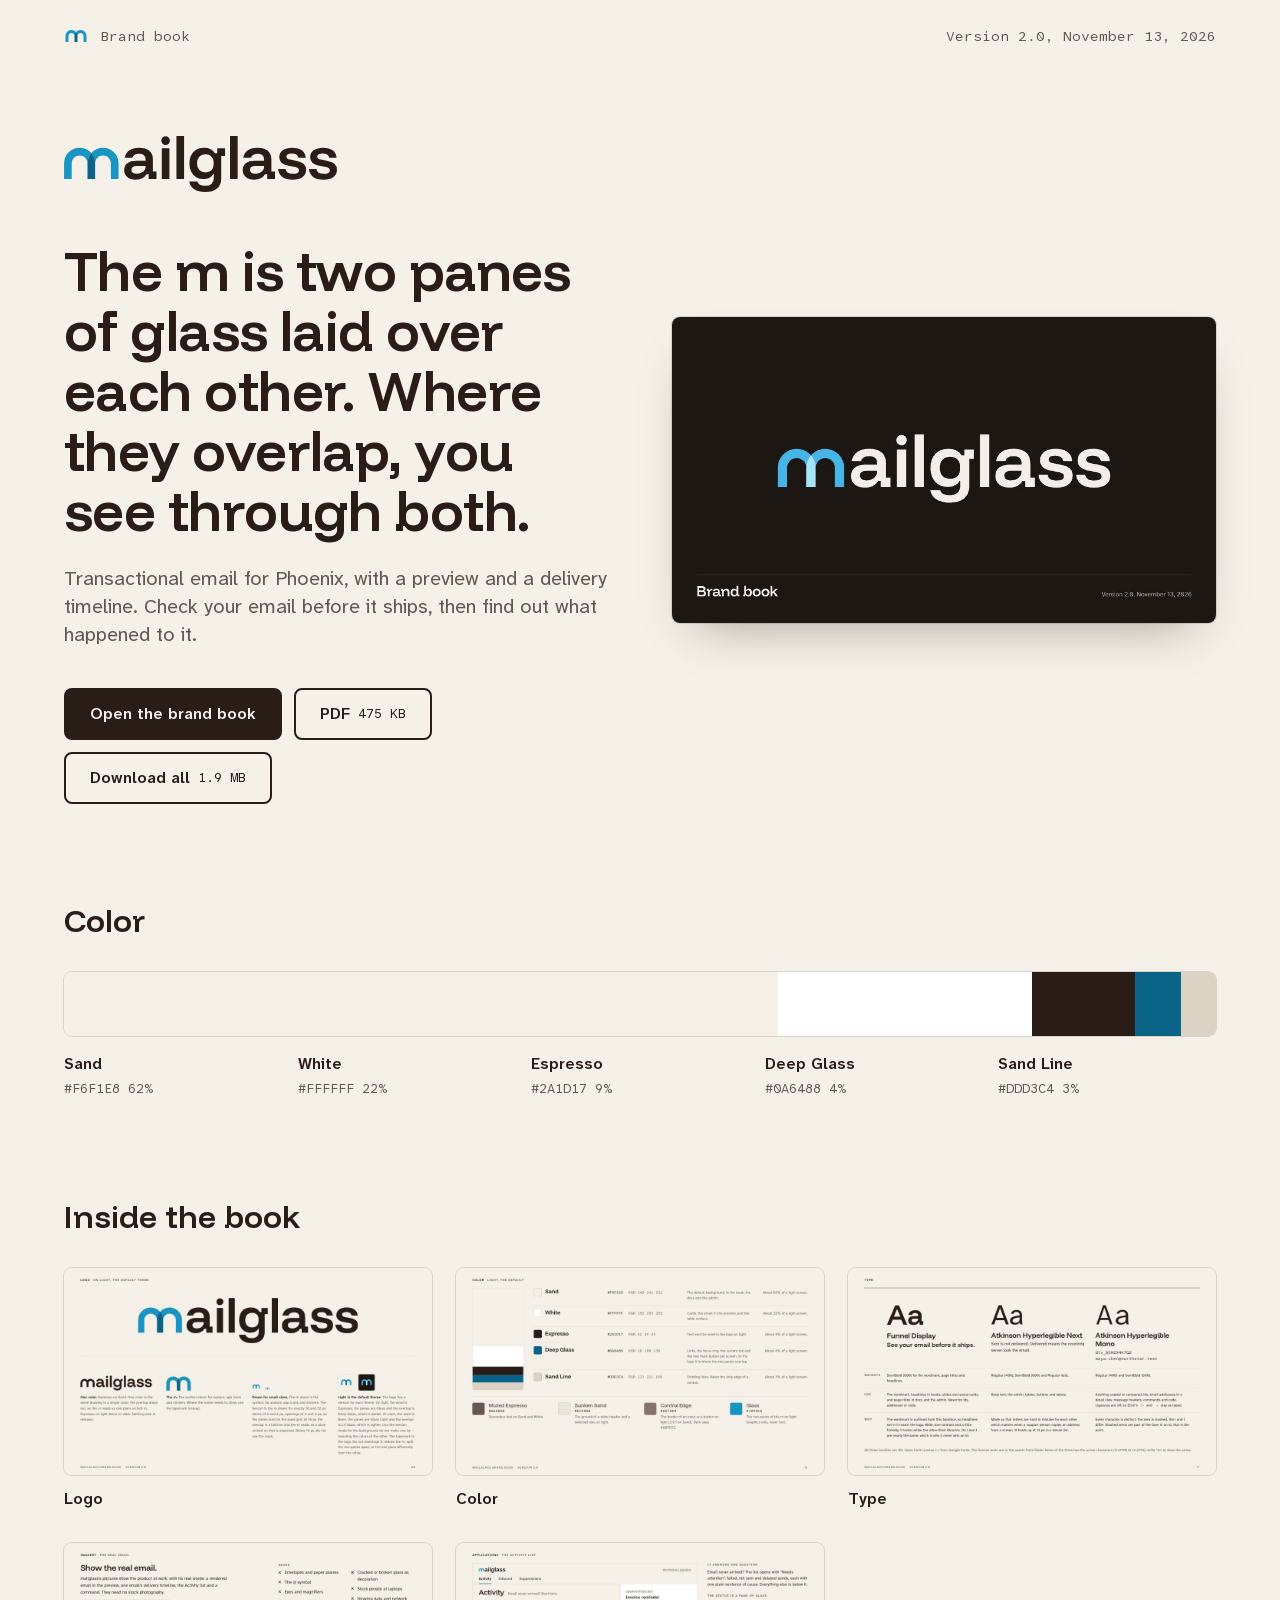
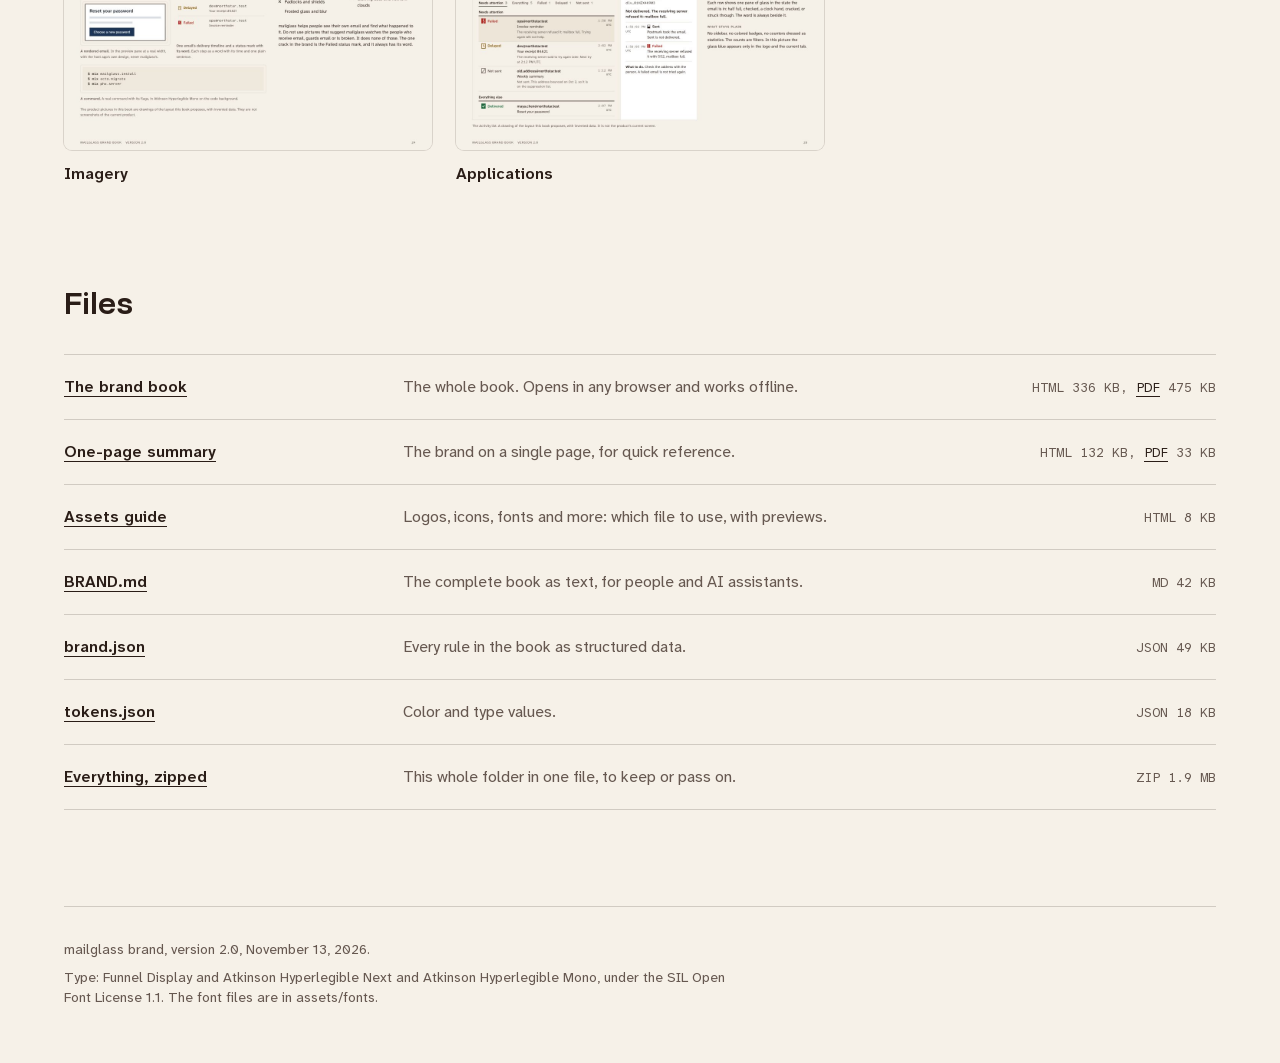
==== index.html @ 240bdd21 "mailglass brand book 2.0" ====
<!doctype html>
<!-- Generated from brand.json. Deploy this folder as is (Netlify Drop, GitHub Pages, Vercel) or open it from disk. Nothing loads from the internet. -->
<html lang="en">
<head>
<meta charset="utf-8">
<meta name="viewport" content="width=device-width, initial-scale=1">
<title>mailglass brand</title>
<meta name="description" content="mailglass brand book, version 2.0. The m is two panes of glass laid over each other. Where they overlap, you see through both.">
<meta property="og:title" content="mailglass brand">
<meta property="og:description" content="mailglass brand book, version 2.0. The m is two panes of glass laid over each other. Where they overlap, you see through both.">
<meta property="og:image" content="https://sztheory.github.io/mailglass-brand/preview/social.jpg">
<meta name="twitter:card" content="summary_large_image">
<meta name="theme-color" content="#F6F1E8">
<link rel="icon" href="assets/icon/favicon.svg" type="image/svg+xml">
<link rel="stylesheet" href="assets/fonts/web/fonts.css">
<style>
:root{--ground:#F6F1E8;--text:#2A1D17;--muted:#665850;--surface:#F6F1E8;--link:#2A1D17;--btn:#2A1D17;--btn-text:#F6F1E8;--display:'Funnel Display', 'Arial Narrow', system-ui, sans-serif;--body:'Atkinson Hyperlegible Next', system-ui, -apple-system, 'Segoe UI', sans-serif;--mono:'Atkinson Hyperlegible Mono', ui-monospace, 'SF Mono', Consolas, monospace;color-scheme:light}
*{box-sizing:border-box}
html{-webkit-text-size-adjust:100%}
body{margin:0;background:var(--ground);color:var(--text);font:400 16px/24px var(--body)}
a{color:inherit}
img{display:block;max-width:100%;height:auto}
.wrap{max-width:1248px;margin:0 auto;padding:0 48px}
.top{display:flex;justify-content:space-between;align-items:center;gap:16px;padding:24px 0;font:500 14px/20px var(--mono);color:var(--muted)}
.top span{display:flex;align-items:center;gap:12px}
.top img{width:24px;height:24px}
.hero{display:grid;grid-template-columns:1fr 1fr;gap:64px;align-items:center;padding:64px 0 96px}
.lockup{height:56px;width:auto;margin:0 0 48px}
h1{font:600 56px/60px var(--display);letter-spacing:-0.01em;margin:0 0 24px;text-wrap:balance}
.lead{font-size:20px;line-height:28px;color:var(--muted);margin:0 0 40px;max-width:32em}
.actions{display:flex;flex-wrap:wrap;gap:12px}
.btn{display:inline-flex;align-items:center;min-height:48px;padding:12px 24px;border-radius:8px;font:600 16px/24px var(--body);text-decoration:none;border:2px solid var(--btn);background:var(--btn);color:var(--btn-text)}
.btn.quiet{background:transparent;color:var(--text);border-color:var(--text)}
.btn small{font:500 13px/20px var(--mono);margin-left:8px;opacity:1}
.cover{display:block;border-radius:8px;overflow:hidden;box-shadow:0 0 0 1px color-mix(in srgb,var(--text) 14%,transparent),0 24px 48px -24px color-mix(in srgb,var(--text) 40%,transparent)}
h2{font:600 32px/40px var(--display);margin:0 0 32px}
section{padding:0 0 96px}
.palette{display:flex;height:64px;border-radius:8px;overflow:hidden;box-shadow:0 0 0 1px color-mix(in srgb,var(--text) 14%,transparent)}
.swatches{display:grid;grid-template-columns:repeat(5,1fr);gap:16px;margin:16px 0 0;padding:0;list-style:none}
.swatches b{display:block;font:600 16px/24px var(--body)}
.swatches span{font:400 13px/20px var(--mono);color:var(--muted)}
.pages{display:grid;grid-template-columns:repeat(3,1fr);gap:32px 24px;margin:0;padding:0;list-style:none}
.pages a{display:block;text-decoration:none}
.pages img{border-radius:8px;box-shadow:0 0 0 1px color-mix(in srgb,var(--text) 14%,transparent);aspect-ratio:16/9;width:100%;height:auto}
.pages span{display:block;margin:12px 0 0;font:600 16px/24px var(--body)}
.pages a:hover img{box-shadow:0 0 0 2px var(--link)}
.files{margin:0;padding:0;list-style:none;border-top:1px solid color-mix(in srgb,var(--text) 18%,transparent)}
.files li{display:grid;grid-template-columns:4fr 7fr 3fr;gap:24px;align-items:baseline;padding:20px 0;border-bottom:1px solid color-mix(in srgb,var(--text) 18%,transparent)}
.files a{font-weight:600;color:var(--link);text-underline-offset:4px}
.files p{margin:0;color:var(--muted)}
.files .meta{font:400 13px/20px var(--mono);color:var(--muted);text-align:right}
.files .meta a{font-weight:500;color:var(--link)}
footer{padding:32px 0 48px;border-top:1px solid color-mix(in srgb,var(--text) 18%,transparent);font-size:14px;line-height:20px;color:var(--muted)}
footer p{margin:0 0 8px;max-width:48em}
@media (max-width:860px){
.wrap{padding:0 20px}
.hero{grid-template-columns:1fr;gap:40px;padding:32px 0 64px}
.lockup{height:40px;margin:0 0 32px}
h1{font-size:40px;line-height:44px}
.lead{font-size:18px;line-height:28px;margin:0 0 32px}
.btn{width:100%;justify-content:center}
section{padding:0 0 64px}
h2{font-size:28px;line-height:36px;margin:0 0 24px}
.swatches{grid-template-columns:1fr 1fr}
.pages{grid-template-columns:1fr 1fr;gap:24px 16px}
.files li{grid-template-columns:1fr;gap:4px}
.files .meta{text-align:left}
.top .when{display:none}
}
</style>
</head>
<body>
<div class="wrap">
<header class="top"><span><img src="assets/icon/favicon.svg" alt="">Brand book</span><span class="when">Version 2.0, November 13, 2026</span></header>
<main>
<div class="hero">
<div>
<img class="lockup" src="assets/logo/mailglass-lockup-light.svg" alt="mailglass">
<h1>The m is two panes of glass laid over each other. Where they overlap, you see through both.</h1>
<p class="lead">Transactional email for Phoenix, with a preview and a delivery timeline. Check your email before it ships, then find out what happened to it.</p>
<div class="actions">
<a class="btn" href="mailglass-brand-book.html">Open the brand book</a>
<a class="btn quiet" href="mailglass-brand-book.pdf">PDF<small>475 KB</small></a>
<a class="btn quiet" href="mailglass-brand.zip">Download all<small>1.9 MB</small></a>
</div>
</div>
<a class="cover" href="mailglass-brand-book.html" aria-label="Open the brand book"><img src="preview/cover.jpg" width="960" height="540" alt="The cover of the mailglass brand book"></a>
</div>
<section aria-labelledby="color">
<h2 id="color">Color</h2>
<div class="palette" role="img" aria-label="The light palette in its proportions"><i style="flex:62;background:#F6F1E8"></i><i style="flex:22;background:#FFFFFF"></i><i style="flex:9;background:#2A1D17"></i><i style="flex:4;background:#0A6488"></i><i style="flex:3;background:#DDD3C4"></i></div>
<ul class="swatches"><li><b>Sand</b><span>#F6F1E8 62%</span></li><li><b>White</b><span>#FFFFFF 22%</span></li><li><b>Espresso</b><span>#2A1D17 9%</span></li><li><b>Deep Glass</b><span>#0A6488 4%</span></li><li><b>Sand Line</b><span>#DDD3C4 3%</span></li></ul>
</section>
<section aria-labelledby="inside">
<h2 id="inside">Inside the book</h2>
<ul class="pages"><li><a href="mailglass-brand-book.html#logo-light"><img src="preview/logo-light.jpg" width="960" height="540" loading="lazy" alt=""><span>Logo</span></a></li><li><a href="mailglass-brand-book.html#color-light"><img src="preview/color-light.jpg" width="960" height="540" loading="lazy" alt=""><span>Color</span></a></li><li><a href="mailglass-brand-book.html#type"><img src="preview/type.jpg" width="960" height="540" loading="lazy" alt=""><span>Type</span></a></li><li><a href="mailglass-brand-book.html#imagery"><img src="preview/imagery.jpg" width="960" height="540" loading="lazy" alt=""><span>Imagery</span></a></li><li><a href="mailglass-brand-book.html#apps-activity"><img src="preview/apps-activity.jpg" width="960" height="540" loading="lazy" alt=""><span>Applications</span></a></li></ul>
</section>
<section aria-labelledby="files">
<h2 id="files">Files</h2>
<ul class="files">
<li><a href="mailglass-brand-book.html">The brand book</a><p>The whole book. Opens in any browser and works offline.</p><span class="meta">HTML 336 KB, <a href="mailglass-brand-book.pdf">PDF</a> 475 KB</span></li>
<li><a href="mailglass-one-page.html">One-page summary</a><p>The brand on a single page, for quick reference.</p><span class="meta">HTML 132 KB, <a href="mailglass-one-page.pdf">PDF</a> 33 KB</span></li>
<li><a href="assets/index.html">Assets guide</a><p>Logos, icons, fonts and more: which file to use, with previews.</p><span class="meta">HTML 8 KB</span></li>
<li><a href="BRAND.md">BRAND.md</a><p>The complete book as text, for people and AI assistants.</p><span class="meta">MD 42 KB</span></li>
<li><a href="brand.json">brand.json</a><p>Every rule in the book as structured data.</p><span class="meta">JSON 49 KB</span></li>
<li><a href="tokens.json">tokens.json</a><p>Color and type values.</p><span class="meta">JSON 18 KB</span></li>
<li><a href="mailglass-brand.zip">Everything, zipped</a><p>This whole folder in one file, to keep or pass on.</p><span class="meta">ZIP 1.9 MB</span></li>
</ul>
</section>
</main>
<footer>
<p>mailglass brand, version 2.0, November 13, 2026.</p>
<p>Type: Funnel Display and Atkinson Hyperlegible Next and Atkinson Hyperlegible Mono, under the SIL Open Font License 1.1. The font files are in assets/fonts.</p>
</footer>
</div>
</body>
</html>
---- assets/fonts/web/fonts.css ----
@font-face{font-family:'Funnel Display';font-style:normal;font-weight:600;font-display:swap;src:url('a-display-600.woff2') format('woff2')}
@font-face{font-family:'Atkinson Hyperlegible Next';font-style:normal;font-weight:400;font-display:swap;src:url('ui-400.woff2') format('woff2')}
@font-face{font-family:'Atkinson Hyperlegible Next';font-style:normal;font-weight:600;font-display:swap;src:url('ui-600.woff2') format('woff2')}
@font-face{font-family:'Atkinson Hyperlegible Next';font-style:italic;font-weight:400;font-display:swap;src:url('ui-400i.woff2') format('woff2')}
@font-face{font-family:'Atkinson Hyperlegible Mono';font-style:normal;font-weight:400;font-display:swap;src:url('a-mono-400.woff2') format('woff2')}
@font-face{font-family:'Atkinson Hyperlegible Mono';font-style:normal;font-weight:600;font-display:swap;src:url('a-mono-600.woff2') format('woff2')}
/* Latin subsets; for other scripts use the files in ../variable. */
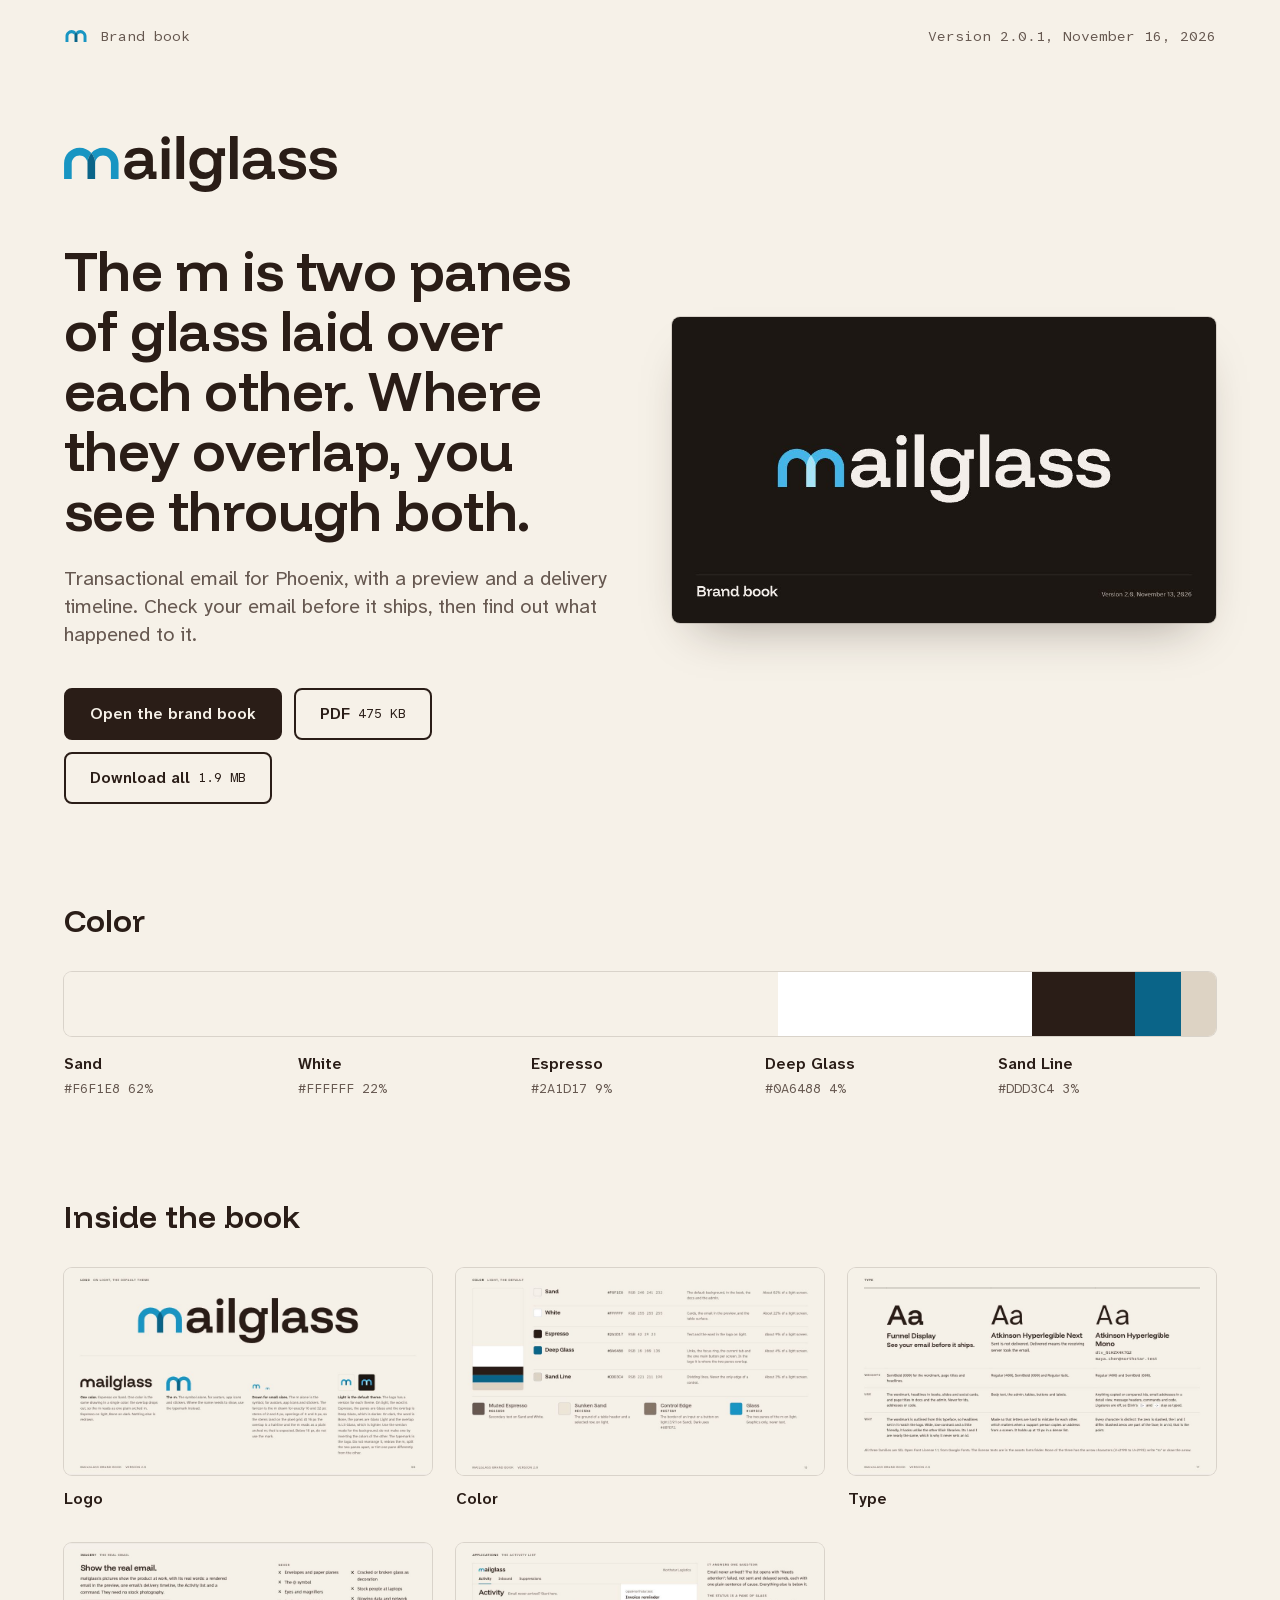
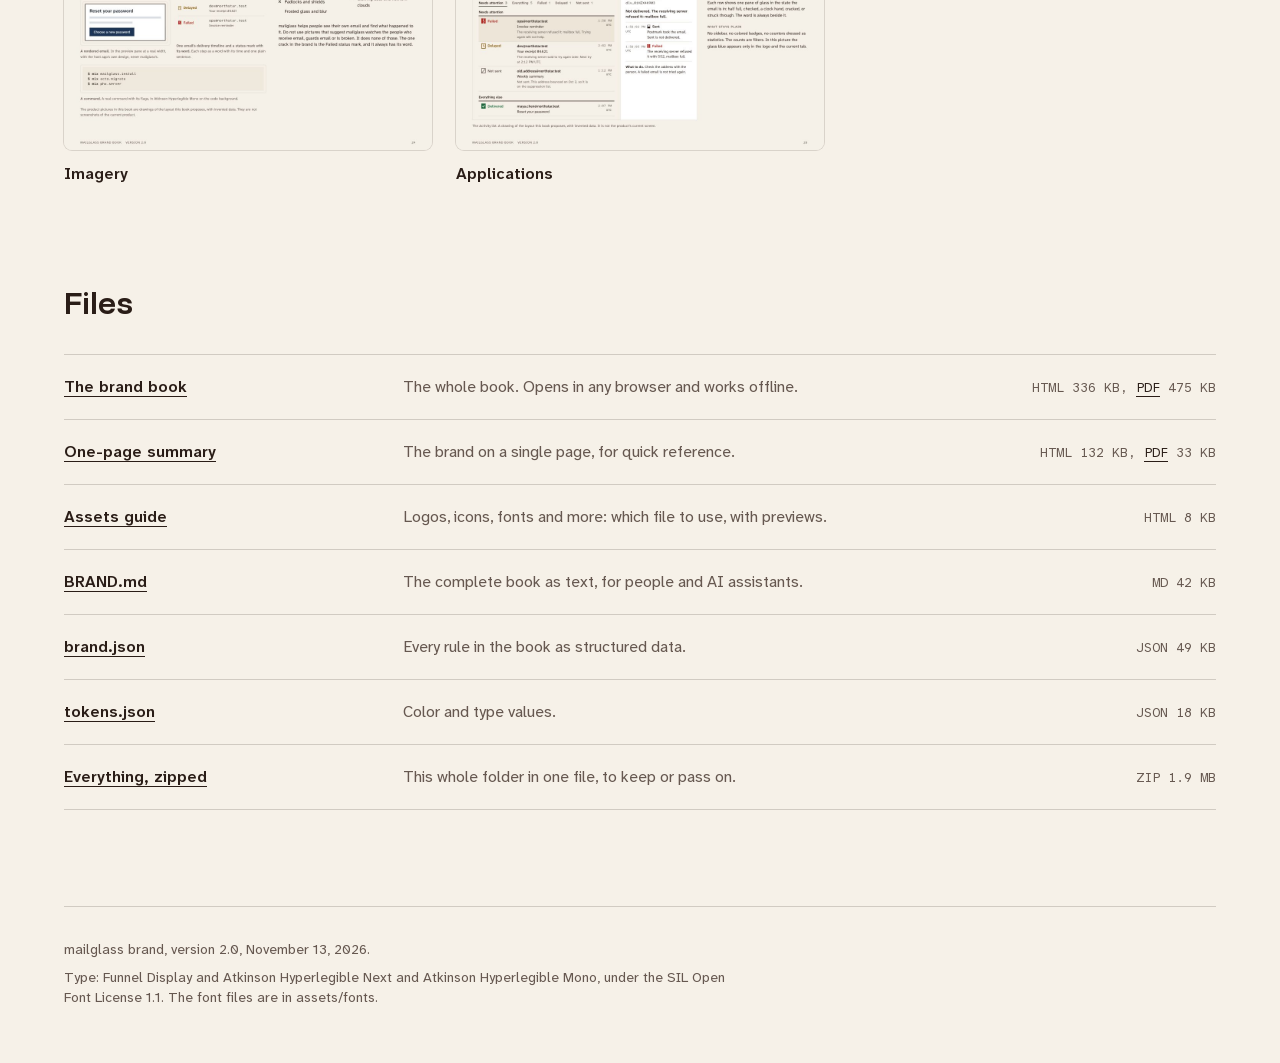
==== commit 677b9d30: "brand: tune favicon arches for small sizes" ====
--- a/index.html
+++ b/index.html
@@ -5,9 +5,9 @@
 <meta charset="utf-8">
 <meta name="viewport" content="width=device-width, initial-scale=1">
 <title>mailglass brand</title>
-<meta name="description" content="mailglass brand book, version 2.0. The m is two panes of glass laid over each other. Where they overlap, you see through both.">
+<meta name="description" content="mailglass brand book, version 2.0.1. The m is two panes of glass laid over each other. Where they overlap, you see through both.">
 <meta property="og:title" content="mailglass brand">
-<meta property="og:description" content="mailglass brand book, version 2.0. The m is two panes of glass laid over each other. Where they overlap, you see through both.">
+<meta property="og:description" content="mailglass brand book, version 2.0.1. The m is two panes of glass laid over each other. Where they overlap, you see through both.">
 <meta property="og:image" content="https://sztheory.github.io/mailglass-brand/preview/social.jpg">
 <meta name="twitter:card" content="summary_large_image">
 <meta name="theme-color" content="#F6F1E8">
@@ -71,7 +71,7 @@
 </head>
 <body>
 <div class="wrap">
-<header class="top"><span><img src="assets/icon/favicon.svg" alt="">Brand book</span><span class="when">Version 2.0, November 13, 2026</span></header>
+<header class="top"><span><img src="assets/icon/favicon.svg" alt="">Brand book</span><span class="when">Version 2.0.1, November 16, 2026</span></header>
 <main>
 <div class="hero">
 <div>
